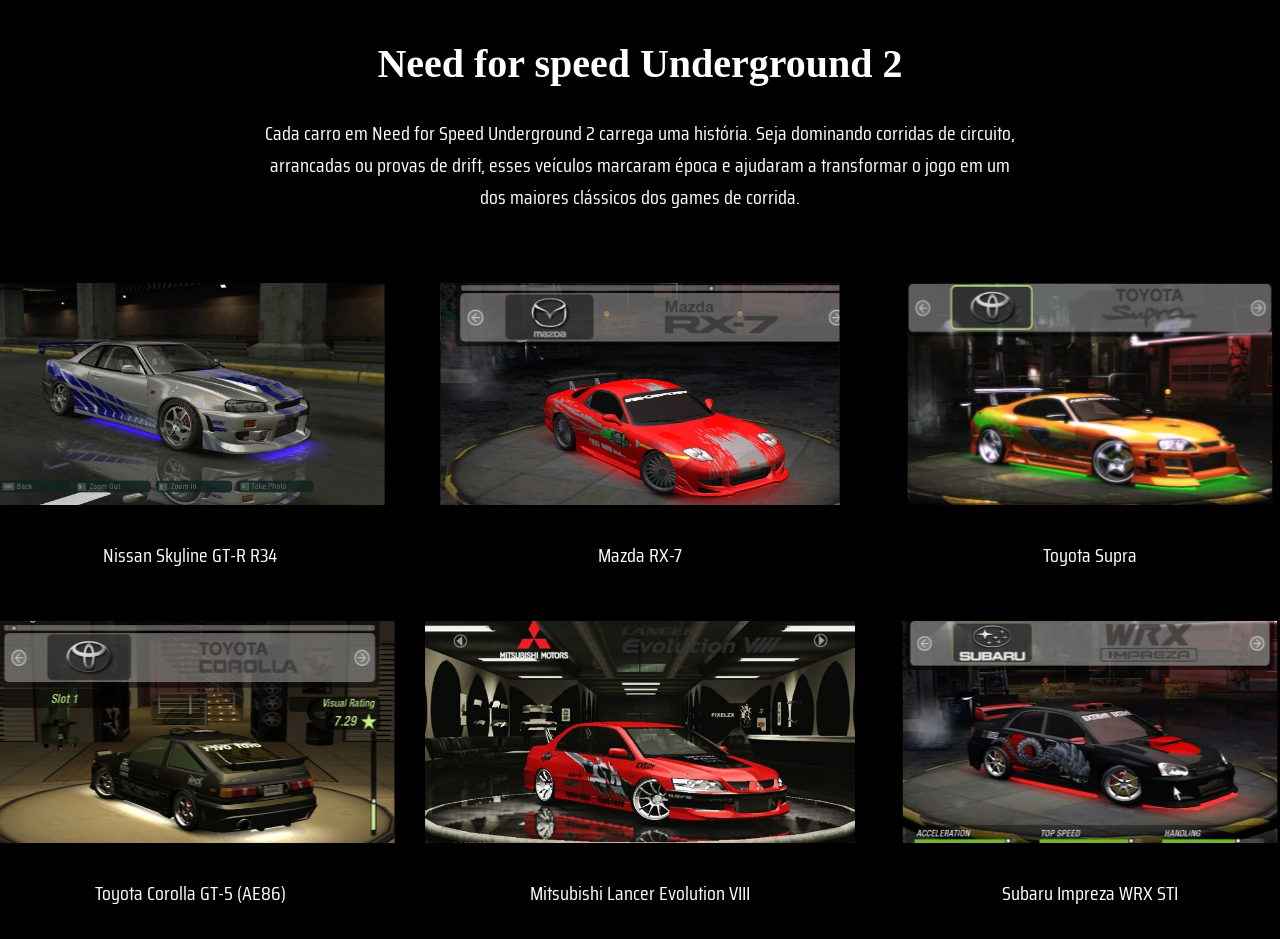
==== Need for speed Underground 2/index.html @ e0f835ab "Add files via upload" ====
<!DOCTYPE html>
<html lang="en">
<head>
    <meta charset="UTF-8">
    <meta name="viewport" content="width=device-width, initial-scale=1.0">
    <meta name="description" content="Página principal">
    <link rel="stylesheet" href="./style/reset.css">
    <link rel="stylesheet" href="./style/style.css">
    <title>Need For Speed Underground 2</title>
</head>
<body>
     <div class="text"> 
    <h1>Need for speed Underground 2</h1>
    
    <p>Cada carro em Need for Speed Underground 2 carrega uma história. Seja dominando corridas de circuito, <br>arrancadas ou provas de drift, esses veículos marcaram época e ajudaram a transformar o jogo em um <br>dos maiores clássicos dos games de corrida.</p>
    </div>

  <div class="container-images">

    <div class="container-one">
    <div class="card">
        <a href="skyline.html">
            <img src="./src/assets/images/skyline-gt.svg" alt="Page Skyline">
        </a>
        <p>Nissan Skyline GT-R R34 </p>
    </div>

    <div class="card">
        <a href="mazda.html">
            <img src="./src/assets/images/mazda-rx7.svg" alt="Page Mazda">
        </a>
        <P>Mazda RX-7</P>
    </div>

    <div class="card">
        <a href="supra.html">
            <img src="./src/assets/images/toyota-supra.svg" alt=" Page Supra">
        </a>
        <p>Toyota Supra</p>
    </div>
     </div>

    <div class="container-two">

    <div class="card">
        <a href="corolla.html">
            <img src="./src/assets/images/corolla-ae86.svg" alt="Page Corolla">
        </a>
        <p>Toyota Corolla GT-5 (AE86)</p>
    </div>
    <div class="card">
        <a href="mitsubishi.html">
            <img src="./src/assets/images/mitsubishi-evolution.svg" alt="Page Mitsubishi">
    </a>
    <P>Mitsubishi Lancer Evolution VIII</P>
    </div>

    <div class="card">
        <a href="subaru.html">
        <img src="./src/assets/images/subaru-wrx.svg" alt="Page Subaru">
    </a>
    <P>Subaru Impreza WRX STI</P>
    </div>

    </div>
  </div>
</body>
</html>
---- Need for speed Underground 2/style/style.css ----
@import url('https://fonts.googleapis.com/css2?family=Saira+Condensed:wght@100;200;300;400;500;600;700;800;900&display=swap');

:root {
   --fonte-principal: 'Saira Condensed', sans-serif;
    --cor-branca: #ffffff;
    
}

body {
    width: 100%;
    background-color: black;
}
a > img {
    width: 430px;
    height: 222px;
}

img:hover {
 transform: scale(1.1);
}

.container-one {
    display: flex;
    justify-content: center;
    align-items: center;
    flex-direction: row;
    gap: 20px;
    
}

.container-two {
    display: flex;
    justify-content: center;
    align-items: center;
    flex-direction: row;
    gap: 20px;
    margin-top: 50px;
    
}

.container-images {
  padding: 30px;
    
}

h1 {
    font-family: var(--fonte-titulos);
    font-weight: 700; /* Define o peso da fonte (negrito) */
    color: var(--cor-branca);
    font-size: 40px;
    text-align: center;
    align-items: center;
   
}

p {
    font-family: var(--fonte-principal);
    color: var(--cor-branca);
    font-weight: 400;
    font-size: 20px;
    text-align: center;
    margin-top: 30px;
}

.text {
    padding: 40px;
}


.container-text > h1 {
    font-family: var(--fonte-titulos);
    font-family: var(--cor-branca);
    display: flex;
    justify-content: center;
    text-align: center;
    align-items: ;

}
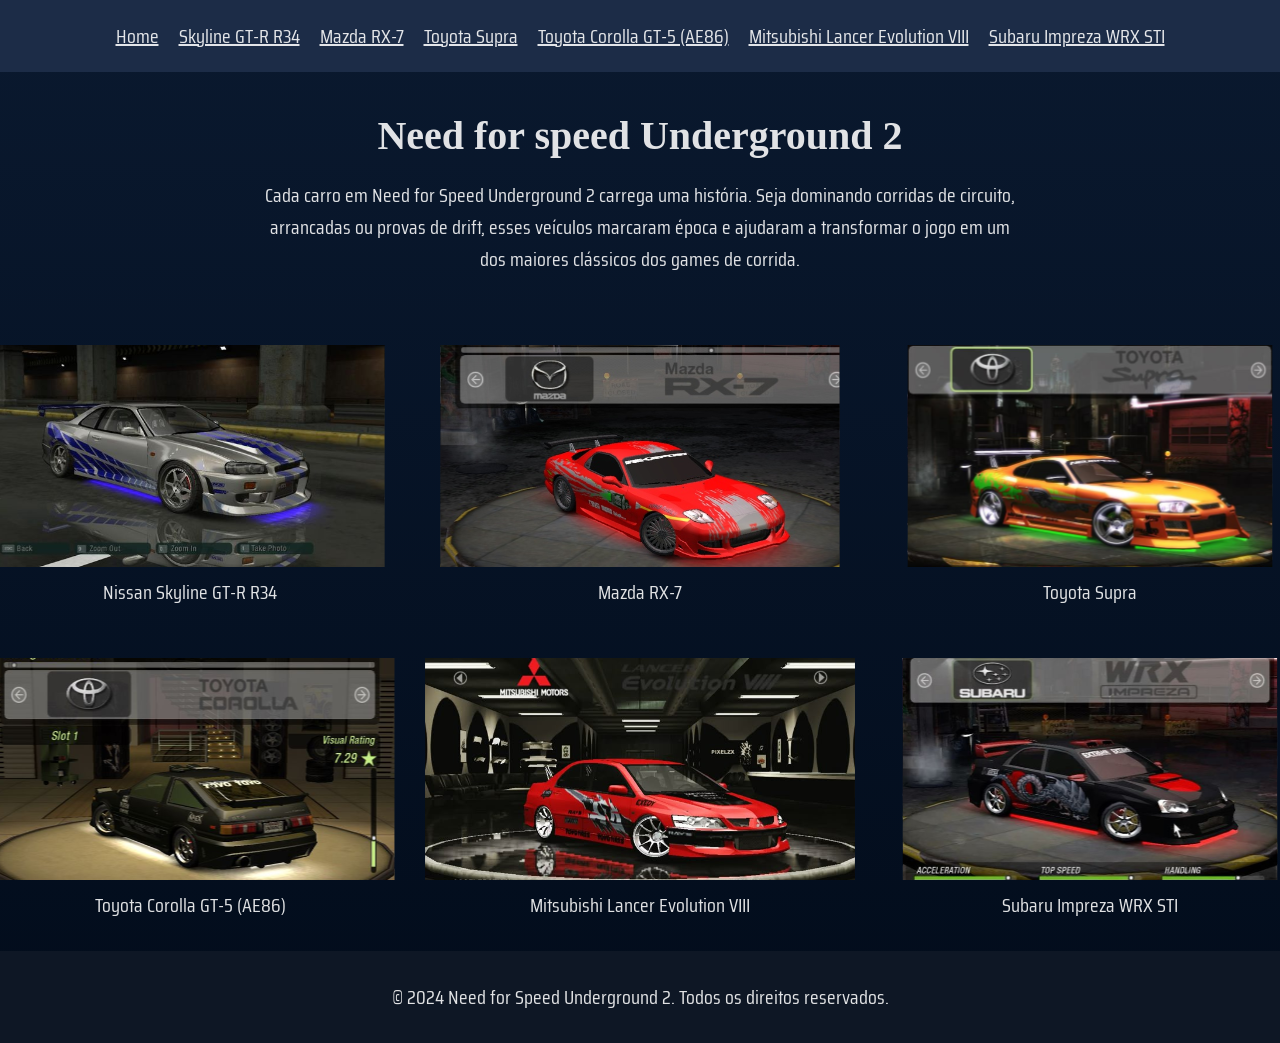
==== commit 3668afa3: "syd" ====
--- a/Need for speed Underground 2/index.html
+++ b/Need for speed Underground 2/index.html
@@ -1,68 +1,96 @@
 <!DOCTYPE html>
 <html lang="en">
+
 <head>
     <meta charset="UTF-8">
     <meta name="viewport" content="width=device-width, initial-scale=1.0">
     <meta name="description" content="Página principal">
-    <link rel="stylesheet" href="./style/reset.css">
-    <link rel="stylesheet" href="./style/style.css">
+    <link rel="stylesheet" href="./style/home.css">
     <title>Need For Speed Underground 2</title>
 </head>
+
 <body>
-     <div class="text"> 
-    <h1>Need for speed Underground 2</h1>
-    
-    <p>Cada carro em Need for Speed Underground 2 carrega uma história. Seja dominando corridas de circuito, <br>arrancadas ou provas de drift, esses veículos marcaram época e ajudaram a transformar o jogo em um <br>dos maiores clássicos dos games de corrida.</p>
-    </div>
+    <header>
+        <nav>
 
-  <div class="container-images">
+            <a href="index.html">Home</a>
+            <a href="skyline.html">Skyline GT-R R34</a>
+            <a href="mazda.html">Mazda RX-7</a>
+            <a href="supra.html">Toyota Supra</a>
+            <a href="corolla.html">Toyota Corolla GT-5 (AE86)</a>
+            <a href="mitsubishi.html">Mitsubishi Lancer Evolution VIII</a>
+            <a href="subaru.html">Subaru Impreza WRX STI</a>
+          
+        </nav>
+    </header>
+    <main>
+        <section class="container-intro">
 
-    <div class="container-one">
-    <div class="card">
-        <a href="skyline.html">
-            <img src="./src/assets/images/skyline-gt.svg" alt="Page Skyline">
-        </a>
-        <p>Nissan Skyline GT-R R34 </p>
-    </div>
+            <div class="container-text">
+                <h1>Need for speed Underground 2</h1>
 
-    <div class="card">
-        <a href="mazda.html">
-            <img src="./src/assets/images/mazda-rx7.svg" alt="Page Mazda">
-        </a>
-        <P>Mazda RX-7</P>
-    </div>
+                <p>Cada carro em Need for Speed Underground 2 carrega uma história. Seja dominando corridas de circuito,
+                    <br>arrancadas ou provas de drift, esses veículos marcaram época e ajudaram a transformar o jogo em
+                    um
+                    <br>dos maiores clássicos dos games de corrida.
+                </p>
+            </div>
+        </section>
 
-    <div class="card">
-        <a href="supra.html">
-            <img src="./src/assets/images/toyota-supra.svg" alt=" Page Supra">
-        </a>
-        <p>Toyota Supra</p>
-    </div>
-     </div>
+        <section class="container-images">
 
-    <div class="container-two">
+            <div class="container-one">
+                <div class="card">
+                    <a href="skyline.html">
+                        <img src="./src/assets/images/skyline-gt.svg" alt="Page Skyline">
+                    </a>
+                    <p>Nissan Skyline GT-R R34 </p>
+                </div>
 
-    <div class="card">
-        <a href="corolla.html">
-            <img src="./src/assets/images/corolla-ae86.svg" alt="Page Corolla">
-        </a>
-        <p>Toyota Corolla GT-5 (AE86)</p>
-    </div>
-    <div class="card">
-        <a href="mitsubishi.html">
-            <img src="./src/assets/images/mitsubishi-evolution.svg" alt="Page Mitsubishi">
-    </a>
-    <P>Mitsubishi Lancer Evolution VIII</P>
-    </div>
+                <div class="card">
+                    <a href="mazda.html">
+                        <img src="./src/assets/images/mazda-rx7.svg" alt="Page Mazda">
+                    </a>
+                    <P>Mazda RX-7</P>
+                </div>
 
-    <div class="card">
-        <a href="subaru.html">
-        <img src="./src/assets/images/subaru-wrx.svg" alt="Page Subaru">
-    </a>
-    <P>Subaru Impreza WRX STI</P>
-    </div>
+                <div class="card">
+                    <a href="supra.html">
+                        <img src="./src/assets/images/toyota-supra.svg" alt=" Page Supra">
+                    </a>
+                    <p>Toyota Supra</p>
+                </div>
+            </div>
 
-    </div>
-  </div>
+            <div class="container-two">
+
+                <div class="card">
+                    <a href="corolla.html">
+                        <img src="./src/assets/images/corolla-ae86.svg" alt="Page Corolla">
+                    </a>
+                    <p>Toyota Corolla GT-5 (AE86)</p>
+                </div>
+                <div class="card">
+                    <a href="mitsubishi.html">
+                        <img src="./src/assets/images/mitsubishi-evolution.svg" alt="Page Mitsubishi">
+                    </a>
+                    <P>Mitsubishi Lancer Evolution VIII</P>
+                </div>
+
+                <div class="card">
+                    <a href="subaru.html">
+                        <img src="./src/assets/images/subaru-wrx.svg" alt="Page Subaru">
+                    </a>
+                    <P>Subaru Impreza WRX STI</P>
+                </div>
+
+            </div>
+        </section>
+    </main>
+    <footer>
+        
+        <p>© 2024 Need for Speed Underground 2. Todos os direitos reservados.</p>
+    </footer>
 </body>
+
 </html>
--- a/Need for speed Underground 2/style/home.css
+++ b/Need for speed Underground 2/style/home.css
@@ -0,0 +1,138 @@
+@import url('https://fonts.googleapis.com/css2?family=Saira+Condensed:wght@100;200;300;400;500;600;700;800;900&display=swap');
+
+:root {
+    --fonte-principal: 'Saira Condensed', sans-serif;
+    --cor-branca: #ffffffe0;
+
+}
+
+* {
+    padding: 0%;
+    margin: 0%;
+    text-decoration: none;
+    box-sizing: border-box;
+    text-decoration: none;
+}
+
+
+
+body {
+    width: 100%;
+    background-color: #0a192f;
+
+}
+
+nav {
+    display: flex;
+    justify-content: center;
+    align-items: center;
+    gap: 20px;
+    padding: 20px;
+    background-color: #1c2c47;
+   
+  
+}
+nav> a{
+     text-decoration: underline;
+    
+}
+
+h1 {
+    font-family: var(--fonte-titulos);
+    font-weight: 700;
+    color: var(--cor-branca);
+    font-size: 40px;
+
+
+}
+
+p, a {
+    font-family: var(--fonte-principal);
+    color: var(--cor-branca);
+    font-weight: 400;
+    font-size: 20px;
+
+}
+
+body {
+    width: 100%;
+    background: linear-gradient(to bottom, #0a192f, #020c1b);
+
+}
+
+a>img {
+    width: 430px;
+    height: 222px;
+
+
+}
+
+.container-one {
+    display: flex;
+    justify-content: center;
+    align-items: center;
+    flex-direction: row;
+    gap: 20px;
+
+}
+
+.container-two {
+    display: flex;
+    justify-content: center;
+    align-items: center;
+    flex-direction: row;
+    gap: 20px;
+    margin-top: 50px;
+
+}
+
+.container-images {
+    padding: 30px;
+
+}
+
+
+.container-text {
+    padding: 40px;
+}
+
+.card > p {
+    display: flex;
+    justify-content: center;
+}
+
+
+
+.container-text > h1 {
+    font-family: var(--fonte-titulos);
+    font-family: var(--cor-branca);
+    display: flex;
+    justify-content: center;
+    text-align: center;
+
+
+}
+.container-text > p {
+    font-family: var(--fonte-principal);
+    color: var(--cor-branca);
+   
+    display: flex;
+    justify-content: center;
+    text-align: center;
+    margin-top: 20px;
+
+}
+
+img:hover {
+    transform: scale(1.1);
+}
+
+
+
+footer {
+    display: flex;
+    justify-content: center;
+    align-items: center;
+    padding: 30px;
+    background-color: #0e1725;
+}
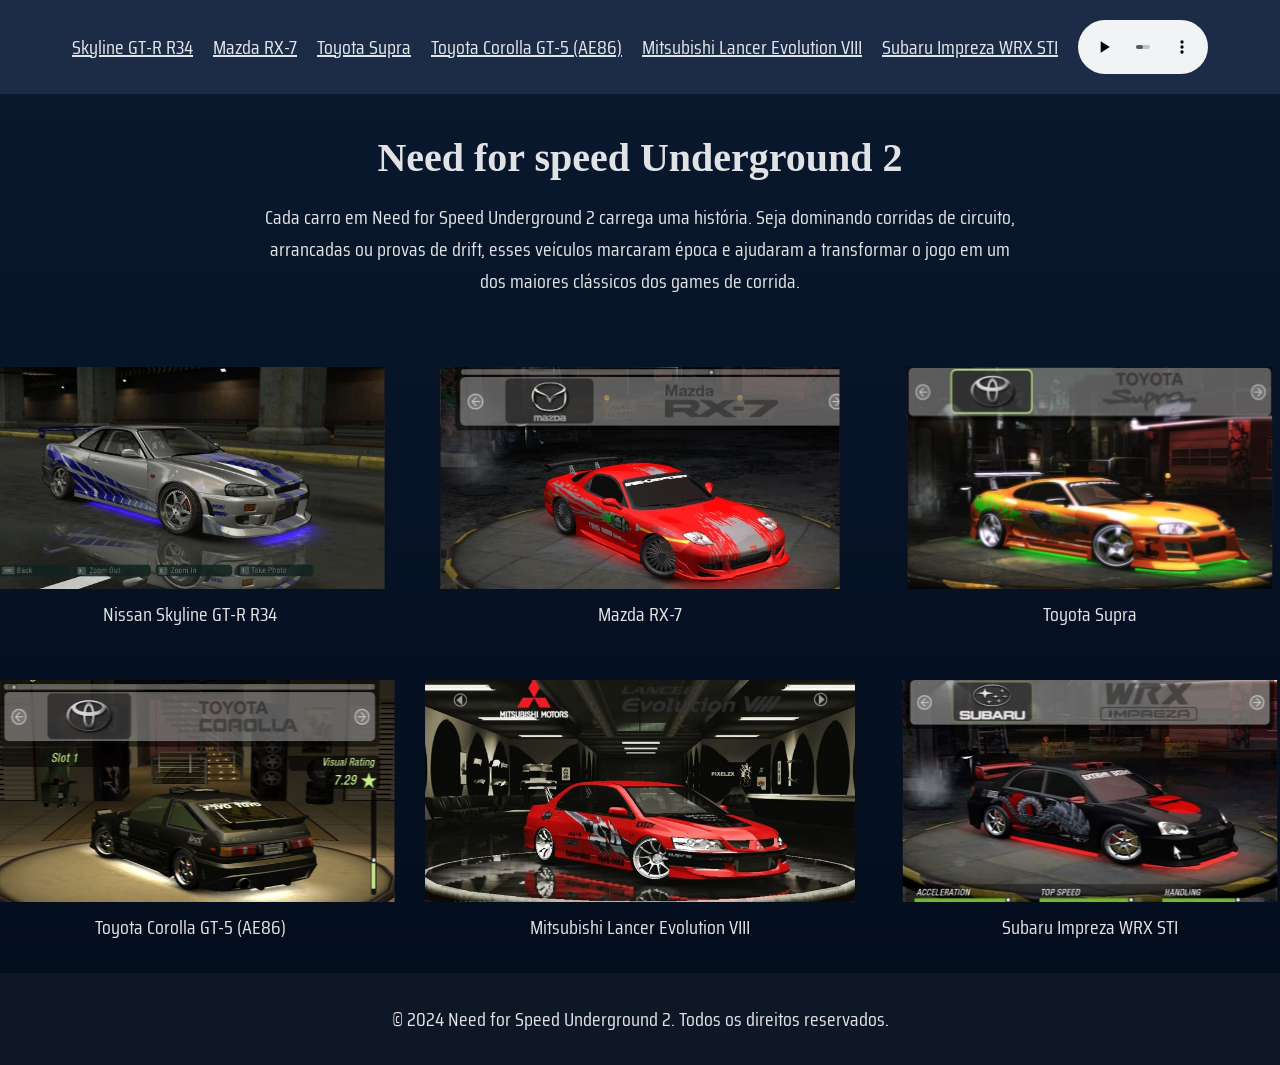
==== commit 68032f01: ".." ====
--- a/Need for speed Underground 2/index.html
+++ b/Need for speed Underground 2/index.html
@@ -1,5 +1,5 @@
 <!DOCTYPE html>
-<html lang="en">
+<html lang="pt-br">
 
 <head>
     <meta charset="UTF-8">
@@ -12,16 +12,18 @@
 <body>
     <header>
         <nav>
-
-            <a href="index.html">Home</a>
-            <a href="skyline.html">Skyline GT-R R34</a>
-            <a href="mazda.html">Mazda RX-7</a>
-            <a href="supra.html">Toyota Supra</a>
-            <a href="corolla.html">Toyota Corolla GT-5 (AE86)</a>
-            <a href="mitsubishi.html">Mitsubishi Lancer Evolution VIII</a>
-            <a href="subaru.html">Subaru Impreza WRX STI</a>
-          
+           
+            <a href="skyline.html" target="conteudo-site">Skyline GT-R R34</a>
+            <a href="mazda.html"  target="conteudo-site">Mazda RX-7</a>
+            <a href="supra.html"  target="conteudo-site">Toyota Supra</a>
+            <a href="corolla.html"  target="conteudo-site">Toyota Corolla GT-5 (AE86)</a>
+            <a href="mitsubishi.html"  target="conteudo-site">Mitsubishi Lancer Evolution VIII</a>
+            <a href="subaru.html"  target="conteudo-site">Subaru Impreza WRX STI</a>
+         <audio controls>
+        <source src="./src/assets/images/lean-back.mp3">
+    </audio>
         </nav>
+    
     </header>
     <main>
         <section class="container-intro">
--- a/Need for speed Underground 2/style/home.css
+++ b/Need for speed Underground 2/style/home.css
@@ -116,7 +116,7 @@
     font-family: var(--fonte-principal);
     color: var(--cor-branca);
    
-    display: flex;
+   
     justify-content: center;
     text-align: center;
     margin-top: 20px;
@@ -124,9 +124,12 @@
 }
 
 img:hover {
-    transform: scale(1.1);
+    transform: scale(1.2);
 }
 
+video:hover {
+    transition: calc();
+}
 
 
 footer {
@@ -136,3 +139,12 @@
     padding: 30px;
     background-color: #0e1725;
 }
+
+audio {
+  width: 130px;
+  
+}
+
+iframe {
+   display: none;
+}
